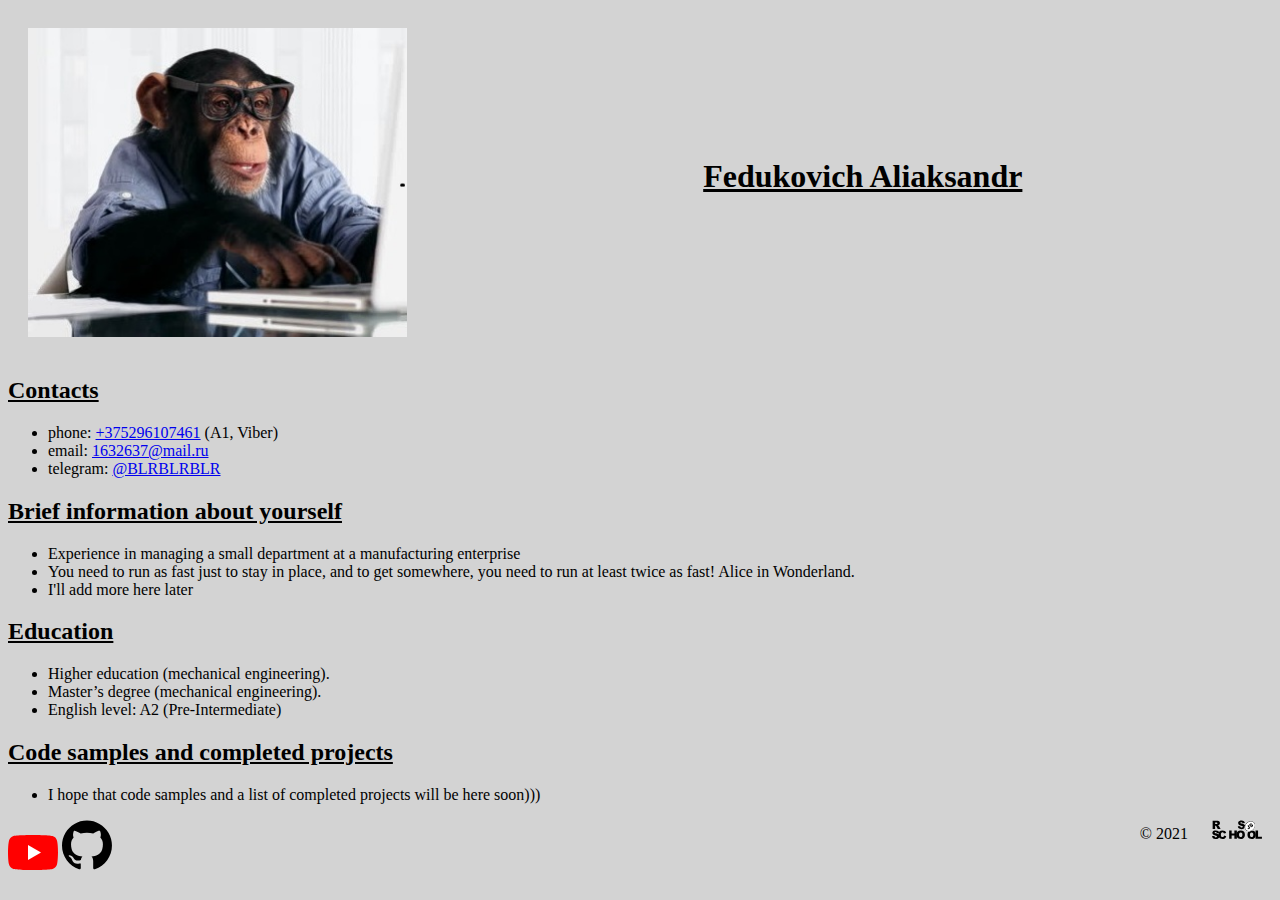
==== index.html @ 44479a7d "feat: create the first CV" ====
<!DOCTYPE html>
<html lang="en">
<head>
    <meta charset="UTF-8">
    <meta http-equiv="X-UA-Compatible" content="IE=edge">
    <meta name="viewport" content="width=device-width, initial-scale=1.0">
    <link rel="stylesheet" href="css/style.css">
    <title>CV RSSchool stage0</title>
</head>
<body class="body">
    <main>
        <header class="header">
            <img src="img/monkey.jpg" alt="image" class="header__logo">
            <h1 class="header__name">Fedukovich Aliaksandr</h1>
        </header>
        <section class="contacts">
            <h2 class="contacts__title">Contacts</h2>
            <ul class="contacts__list">
                <li>phone: <a href="phone:+375296107461">+375296107461</a> (A1, Viber)</li>
                <li>email: <a href="mailto:1632637@mail.ru">1632637@mail.ru</a></li>
                <li>telegram: <a href="http://t.me/BLRBLRBLR">@BLRBLRBLR</a></li>
            </ul>
        </section>
        <section class="info">
            <h2 class="info__title">Brief information about yourself</h2>
            <ul class="info__list">
                <li>Experience in managing a small department at a manufacturing enterprise</li>
                <li>You need to run as fast just to stay in place, and to get somewhere, you need to run at least twice as fast! Alice in Wonderland.</li>
                <li>I'll add more here later</li>
            </ul>
        </section>
        <section class="education">
            <h2 class="education__title">Education</h2>
            <ul class="education__list">
                <li>Higher education (mechanical engineering).</li>
                <li>Master’s degree (mechanical engineering).</li>
                <li>English level: A2 (Pre-Intermediate)</li>
            </ul>
            <h2 class="education__title">Code samples and completed projects</h2>
            <ul class="education__list">
                <li>I hope that code samples and a list of completed projects will be here soon)))</li>
            </ul>


        </section>
        <footer class="footer">
            <ul class="footer__list">
                <li class="footer__list-components-left"><a href="https://www.youtube.com/"><img src="img/YouTube_full-color_icon_(2017).svg" alt="Youtube logo" style="width: 50px"></a></li>
                <li class="footer__list-components-left"><a href="https://github.com/aliaksandrf"><img src="img/github-logo_icon.svg" alt="Github logo" style="width: 50px"></a></li>
            </ul>
            <ul class="footer__list">
                <li class="footer__list-components-right">&copy; <time>2021</time></li>
                <li class="footer__list-components-right"><a href="https://rs.school/js/"><img src="img/rs_school_js.svg" alt="RSSchool" style="width: 50px"></a></li>               
            </ul>
        </footer>
    </main>   
</body>
</html>
---- css/style.css ----
@import 'layout/footer.css';
@import 'layout/header.css';
@import 'components/contacts.css';
@import 'components/education.css';
@import 'components/info.css';



.body {
    background: 	#D3D3D3;
}
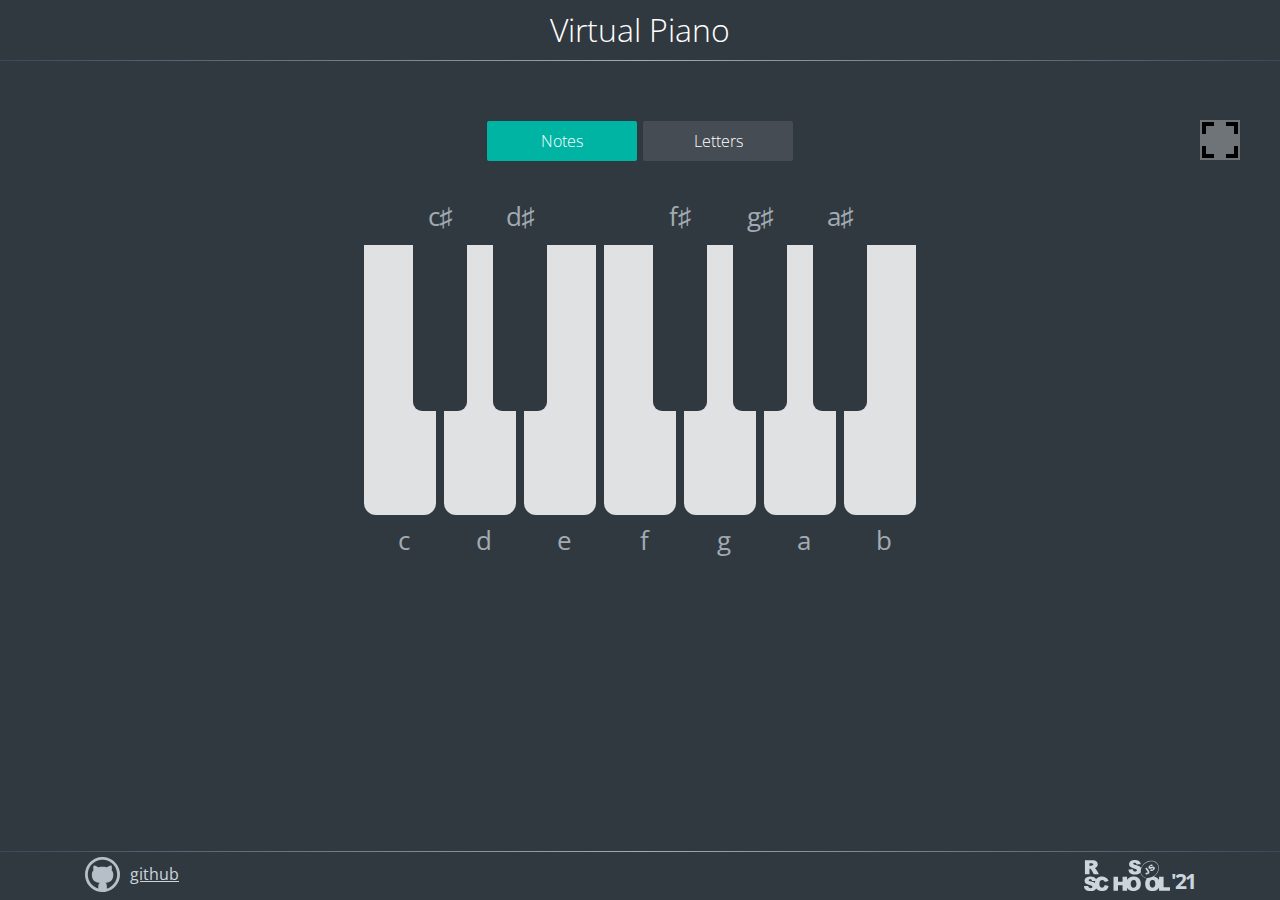
==== commit ff9c7c65: "feat: add solution for task virtual-piano" ====
--- a/index.html
+++ b/index.html
@@ -1,58 +1,70 @@
 <!DOCTYPE html>
 <html lang="en">
+
 <head>
-    <meta charset="UTF-8">
-    <meta http-equiv="X-UA-Compatible" content="IE=edge">
-    <meta name="viewport" content="width=device-width, initial-scale=1.0">
-    <link rel="stylesheet" href="css/style.css">
-    <title>CV RSSchool stage0</title>
+  <meta charset="UTF-8">
+  <meta http-equiv="X-UA-Compatible" content="IE=edge">
+  <meta name="viewport" content="width=device-width, initial-scale=1.0">
+  <link href="assets/piano.ico" rel="shortcut icon">
+
+  <link href="https://fonts.gstatic.com" rel="preconnect">
+  <link
+    href="https://fonts.googleapis.com/css2?family=Open+Sans+Condensed:wght@300&family=Open+Sans:wght@300;400;800&display=swap"
+    rel="stylesheet">
+  <link href="style.css" rel="stylesheet"> 
+
+  <title>virtual-piano</title>
 </head>
-<body class="body">
-    <main>
-        <header class="header">
-            <img src="img/monkey.jpg" alt="image" class="header__logo">
-            <h1 class="header__name">Fedukovich Aliaksandr</h1>
-        </header>
-        <section class="contacts">
-            <h2 class="contacts__title">Contacts</h2>
-            <ul class="contacts__list">
-                <li>phone: <a href="phone:+375296107461">+375296107461</a> (A1, Viber)</li>
-                <li>email: <a href="mailto:1632637@mail.ru">1632637@mail.ru</a></li>
-                <li>telegram: <a href="http://t.me/BLRBLRBLR">@BLRBLRBLR</a></li>
-            </ul>
-        </section>
-        <section class="info">
-            <h2 class="info__title">Brief information about yourself</h2>
-            <ul class="info__list">
-                <li>Experience in managing a small department at a manufacturing enterprise</li>
-                <li>You need to run as fast just to stay in place, and to get somewhere, you need to run at least twice as fast! Alice in Wonderland.</li>
-                <li>I'll add more here later</li>
-            </ul>
-        </section>
-        <section class="education">
-            <h2 class="education__title">Education</h2>
-            <ul class="education__list">
-                <li>Higher education (mechanical engineering).</li>
-                <li>Master’s degree (mechanical engineering).</li>
-                <li>English level: A2 (Pre-Intermediate)</li>
-            </ul>
-            <h2 class="education__title">Code samples and completed projects</h2>
-            <ul class="education__list">
-                <li>I hope that code samples and a list of completed projects will be here soon)))</li>
-            </ul>
 
+<body>
+  <header class="header">
+    <h1 class="header-title">Virtual Piano</h1>
+  </header>
+  <main class="main">
+    <div class="btn-container">
+      <button class="btn btn-notes btn-active">Notes</button>
+      <button class="btn btn-letters">Letters</button>
+    </div>
+    <div class="piano btn__letters">
+      <div class="piano-key" data-letter="D" data-note="c" data-key="68"></div>
+      <div class="piano-key" data-letter="F" data-note="d" data-key="70"></div>
+      <div class="piano-key" data-letter="G" data-note="e" data-key="71"></div>
+      <div class="piano-key" data-letter="H" data-note="f" data-key="72"></div>
+      <div class="piano-key" data-letter="J" data-note="g" data-key="74"></div>
+      <div class="piano-key" data-letter="K" data-note="a" data-key="75"></div>
+      <div class="piano-key" data-letter="L" data-note="b" data-key="76"></div>
+      <div class="keys-sharp btn__letters">
+        <div class="piano-key sharp" data-letter="R" data-note="c♯" data-key="82"></div>
+        <div class="piano-key sharp" data-letter="T" data-note="d♯" data-key="84"></div>
+        <div class="piano-key sharp none"></div>
+        <div class="piano-key sharp" data-letter="U" data-note="f♯" data-key="85"></div>
+        <div class="piano-key sharp" data-letter="I" data-note="g♯" data-key="73"></div>
+        <div class="piano-key sharp" data-letter="O" data-note="a♯" data-key="79"></div>
+      </div>
+    </div>
+    <audio src="assets/audio/c.mp3" id="c" data-key="68"></audio>
+    <audio src="assets/audio/d.mp3" id="d" data-key="70"></audio>
+    <audio src="assets/audio/e.mp3" id="e" data-key="71"></audio>
+    <audio src="assets/audio/f.mp3" id="f" data-key="72"></audio>
+    <audio src="assets/audio/g.mp3" id="g" data-key="74"></audio>
+    <audio src="assets/audio/a.mp3" id="a" data-key="75"></audio>
+    <audio src="assets/audio/b.mp3" id="b" data-key="76"></audio>
+    <audio src="assets/audio/c♯.mp3" id="c♯" data-key="82"></audio>
+    <audio src="assets/audio/d♯.mp3" id="d♯" data-key="84"></audio>
+    <audio src="assets/audio/f♯.mp3" id="f♯" data-key="85"></audio>
+    <audio src="assets/audio/g♯.mp3" id="g♯" data-key="73"></audio>
+    <audio src="assets/audio/a♯.mp3" id="a♯" data-key="79"></audio>
+    <button class="fullscreen openfullscreen"></button>
+  </main>
+  <footer class="footer">
+    <div class="footer-container">
+      <a class="github" href="#" target="_blank" rel="noopener noreferrer">github</a>
+      <a class="rss" href="https://rs.school/js/" target="_blank" rel="noopener noreferrer">
+        <span class="rss-year">'21</span>
+      </a>
+    </div>
+  </footer>
+  <script src="piano-script.js"></script>
+</body>
 
-        </section>
-        <footer class="footer">
-            <ul class="footer__list">
-                <li class="footer__list-components-left"><a href="https://www.youtube.com/"><img src="img/YouTube_full-color_icon_(2017).svg" alt="Youtube logo" style="width: 50px"></a></li>
-                <li class="footer__list-components-left"><a href="https://github.com/aliaksandrf"><img src="img/github-logo_icon.svg" alt="Github logo" style="width: 50px"></a></li>
-            </ul>
-            <ul class="footer__list">
-                <li class="footer__list-components-right">&copy; <time>2021</time></li>
-                <li class="footer__list-components-right"><a href="https://rs.school/js/"><img src="img/rs_school_js.svg" alt="RSSchool" style="width: 50px"></a></li>               
-            </ul>
-        </footer>
-    </main>   
-</body>
 </html>--- a/style.css
+++ b/style.css
@@ -0,0 +1,368 @@
+/*
+.bts-letters {
+  content: attr(data-letter)
+  
+    position: absolute;
+    width: 40px;
+    height: 40px;
+    font-size: 26px;
+    line-height: 40px;
+    text-align: center;
+    color: #a2abb3;
+    bottom: -45px;
+    left: 20px;
+    transition: 0.3s;
+    pointer-events: none;
+}
+.bts-notes {
+    content: attr(data-note);   
+    position: absolute;
+    width: 40px;
+    height: 40px;
+    font-size: 26px;
+    line-height: 40px;
+    text-align: center;
+    color: #a2abb3;
+    bottom: -45px;
+    left: 20px;
+    transition: 0.3s;
+    pointer-events: none;
+
+}
+
+*/
+
+
+
+
+* {
+  padding: 0;
+  margin: 0;
+  box-sizing: border-box;
+  user-select: none;
+}
+
+.active12345 {
+  border: 2px solid red;
+}
+
+
+a:focus {
+  outline: 0;
+}
+html {
+  background: #313940;
+}
+body {
+  min-height: 100vh;
+  background-color: #313940;
+  font-family: "Open Sans", Arial, Helvetica, sans-serif;
+  background: #313940;
+  overflow-x: hidden;
+}
+.header {
+  text-align: center;
+  width: 100%;
+  border-bottom: 1px solid;
+  border-image-slice: 1;
+  border-image-source: linear-gradient(to left, #38495a, #a2abb3, #38495a);
+}
+.header-title {
+  line-height: 60px;
+  font-weight: 300;
+  color: #fff;
+}
+.main {
+  min-height: calc(100vh - 110px);
+  padding: 60px 10px 0;
+  display: flex;
+  flex-direction: column;
+  justify-content: flex-start;
+  align-items: space-between;
+  width: 100%;
+  max-width: 1140px;
+  margin: 0 auto;
+}
+.btn-container {
+  display: flex;
+  justify-content: space-between;
+  width: 306px;
+  height: 40px;
+  margin: 0 auto;
+  margin-bottom: 80px;
+}
+.btn {
+  width: 150px;
+  height: 40px;
+  padding: 0 10px;
+  background-color: #454c53;
+  border: 0;
+  border-radius: 2px;
+  font-family: "Open Sans", sans-serif;
+  font-size: 16px;
+  font-weight: 300;
+  color: #fff;
+  outline: 0;
+  cursor: pointer;
+  transition: 0.3s;
+}
+.btn:not(.btn-active):hover {
+  background-color: #515961;
+}
+.btn:active {
+  background-color: #00c9b7;
+}
+.btn-active {
+  background-color: #00b4a4;
+}
+.btn-active:hover {
+  background-color: #00c9b7;
+}
+.piano {
+  position: relative;
+  display: flex;
+  justify-content: space-between;
+  width: 100%;
+  height: 270px;
+  max-width: 560px;
+  margin: 0 auto 60px;
+}
+.piano-key {
+  position: relative;
+  width: 80px;
+  height: 270px;
+  background-color: rgba(255, 255, 255, 0.85);
+  margin: 4px;
+  border-radius: 0px 0px 12px 12px;
+  transition: 0.3s;
+  cursor: pointer;
+}
+.piano-key:hover {
+  background-color: #fff;
+}
+.keys-sharp {
+  position: absolute;
+  top: 0;
+  bottom: 0;
+  left: 53px;
+  right: 53px;
+  display: flex;
+  justify-content: space-between;
+  pointer-events: none;
+}
+.piano-key.sharp {
+  width: 54px;
+  height: 170px;
+  background-color: #313940;
+  border: 0;
+  border-radius: 0px 0px 9px 9px;
+  top: 0;
+  z-index: 3;
+  pointer-events: auto;
+  transform-origin: center top;
+  margin: 0px;
+}
+.piano-key.piano-key-active,
+.piano-key.sharp.piano-key-active {
+  transform: scale(0.96);
+}
+.piano-key.none {
+  background-color: transparent;
+  border: 0;
+  border-radius: 0;
+  pointer-events: none;
+}
+/* ниже стиль наименований нот */
+.piano-key::before, 
+.piano-key::after {
+  content: attr(data-note);
+  position: absolute;
+  width: 40px;
+  height: 40px;
+  font-size: 26px;
+  line-height: 40px;
+  text-align: center;
+  color: #a2abb3;
+  bottom: -45px;
+  left: 20px;
+  transition: 0.3s;
+  pointer-events: none;
+}
+.piano-key::after {
+  display: none;
+  content: attr(data-letter);
+} 
+.piano-key:hover::before,
+.piano-key:hover::after {
+  color: #d7dfe6;
+}
+
+.piano-key-active:hover::before,
+.piano-key-active:hover::after {
+  color: #00b4a4;
+}
+
+.sharp:active {
+  border-top: 0;
+}
+
+.piano-key.sharp::before,
+.piano-key.sharp::after {
+  bottom: 175px;
+  left: 7px;
+}
+.piano-key.letter::before {
+  display: none;
+}
+.piano-key.letter::after {
+  display: block;
+}
+.piano-key-letter::before {
+  content: attr(data-letter);
+}
+
+.piano-key-remove-mouse:active::before {
+  color: #a2abb3;
+}
+
+.piano-key-active-pseudo:hover::after,
+.piano-key-active-pseudo:hover::before,
+.piano-key-active::after,
+.piano-key-active::before {
+  color: #00b4a4;
+}
+
+.fullscreen {
+  position: fixed;
+  top: 120px;
+  right: 40px;
+  width: 40px;
+  height: 40px;
+  background-color: rgba(255, 255, 255, 0.3);
+  border: 0;
+  outline: 0;
+  background-size: contain;
+  transition: 0.3s;
+  cursor: pointer;
+  background-image: url("assets/svg/fullscreen-open.svg");
+}
+.fullscreen:hover {
+  background-color: rgba(255, 255, 255, 0.5);
+}
+:-webkit-full-screen .fullscreen {
+  background-image: url("assets/svg/fullscreen-exit.svg");
+}
+.footer {
+  border-top: 1px solid;
+  border-image-slice: 1;
+  border-image-source: linear-gradient(to left, #38495a, #a2abb3, #38495a);
+}
+.footer-container {
+  padding: 0 15px;
+  display: flex;
+  justify-content: space-between;
+  align-items: center;
+  width: 100%;
+  max-width: 1140px;
+  margin: 0 auto;
+}
+.github {
+  display: block;
+  width: 120px;
+  height: 45px;
+  padding-left: 45px;
+  background-image: url("assets/svg/github.svg");
+  background-size: 35px;
+  background-repeat: no-repeat;
+  background-position: left center;
+  line-height: 45px;
+  color: #cbd5de;
+  font-size: 16px;
+  font-family: "Open Sans", sans-serif;
+  transition: 0.3s;
+}
+.github:hover {
+  color: #fff;
+}
+.rss {
+  display: block;
+  position: relative;
+  font-family: "Open Sans", sans-serif;
+  width: 86px;
+  height: 32px;
+  background-image: url("assets/svg/rss.svg");
+  background-size: contain;
+  background-repeat: no-repeat;
+  background-position: left center;
+  padding-right: 111px;
+}
+.rss-year {
+  position: absolute;
+  bottom: 0;
+  right: 0;
+  font-size: 21px;
+  letter-spacing: -2px;
+  color: #cbd5de;
+  line-height: 0.9;
+  font-weight: bold;
+  transition: 0.3s;
+}
+.rss:hover .rss-year {
+  right: -5px;
+  letter-spacing: 0;
+}
+@media (max-width: 768px) {
+  .fullscreen {
+    top: 10px;
+    right: 20px;
+    width: 40px;
+    height: 40px;
+  }
+}
+@media (max-width: 600px) {
+  .main {
+    padding-top: 40px;
+  }
+  .piano {
+    width: 310px;
+    height: 160px;
+  }
+  .piano-key {
+    width: 44px;
+    height: 160px;
+    border-radius: 0px 0px 8px 8px;
+    border: 2px solid #313940;
+  }
+  .keys-sharp {
+    left: 26px;
+    right: 26px;
+  }
+  .piano-key.sharp {
+    width: 36px;
+    height: 100px;
+    border-radius: 0px 0px 6px 6px;
+  }
+  .piano-key::before,
+  .piano-key::after {
+    width: 30px;
+    height: 30px;
+    font-size: 22px;
+    bottom: -35px;
+    left: 7px;
+    font-size: 22px;
+  }
+  .piano-key.sharp::before,
+  .piano-key.sharp::after {
+    bottom: 115px;
+    left: 3px;
+  }
+  .btn-container {
+    width: 244px;
+    height: 40px;
+    margin-bottom: 80px;
+  }
+  .btn {
+    width: 120px;
+    height: 40px;
+  }
+}
